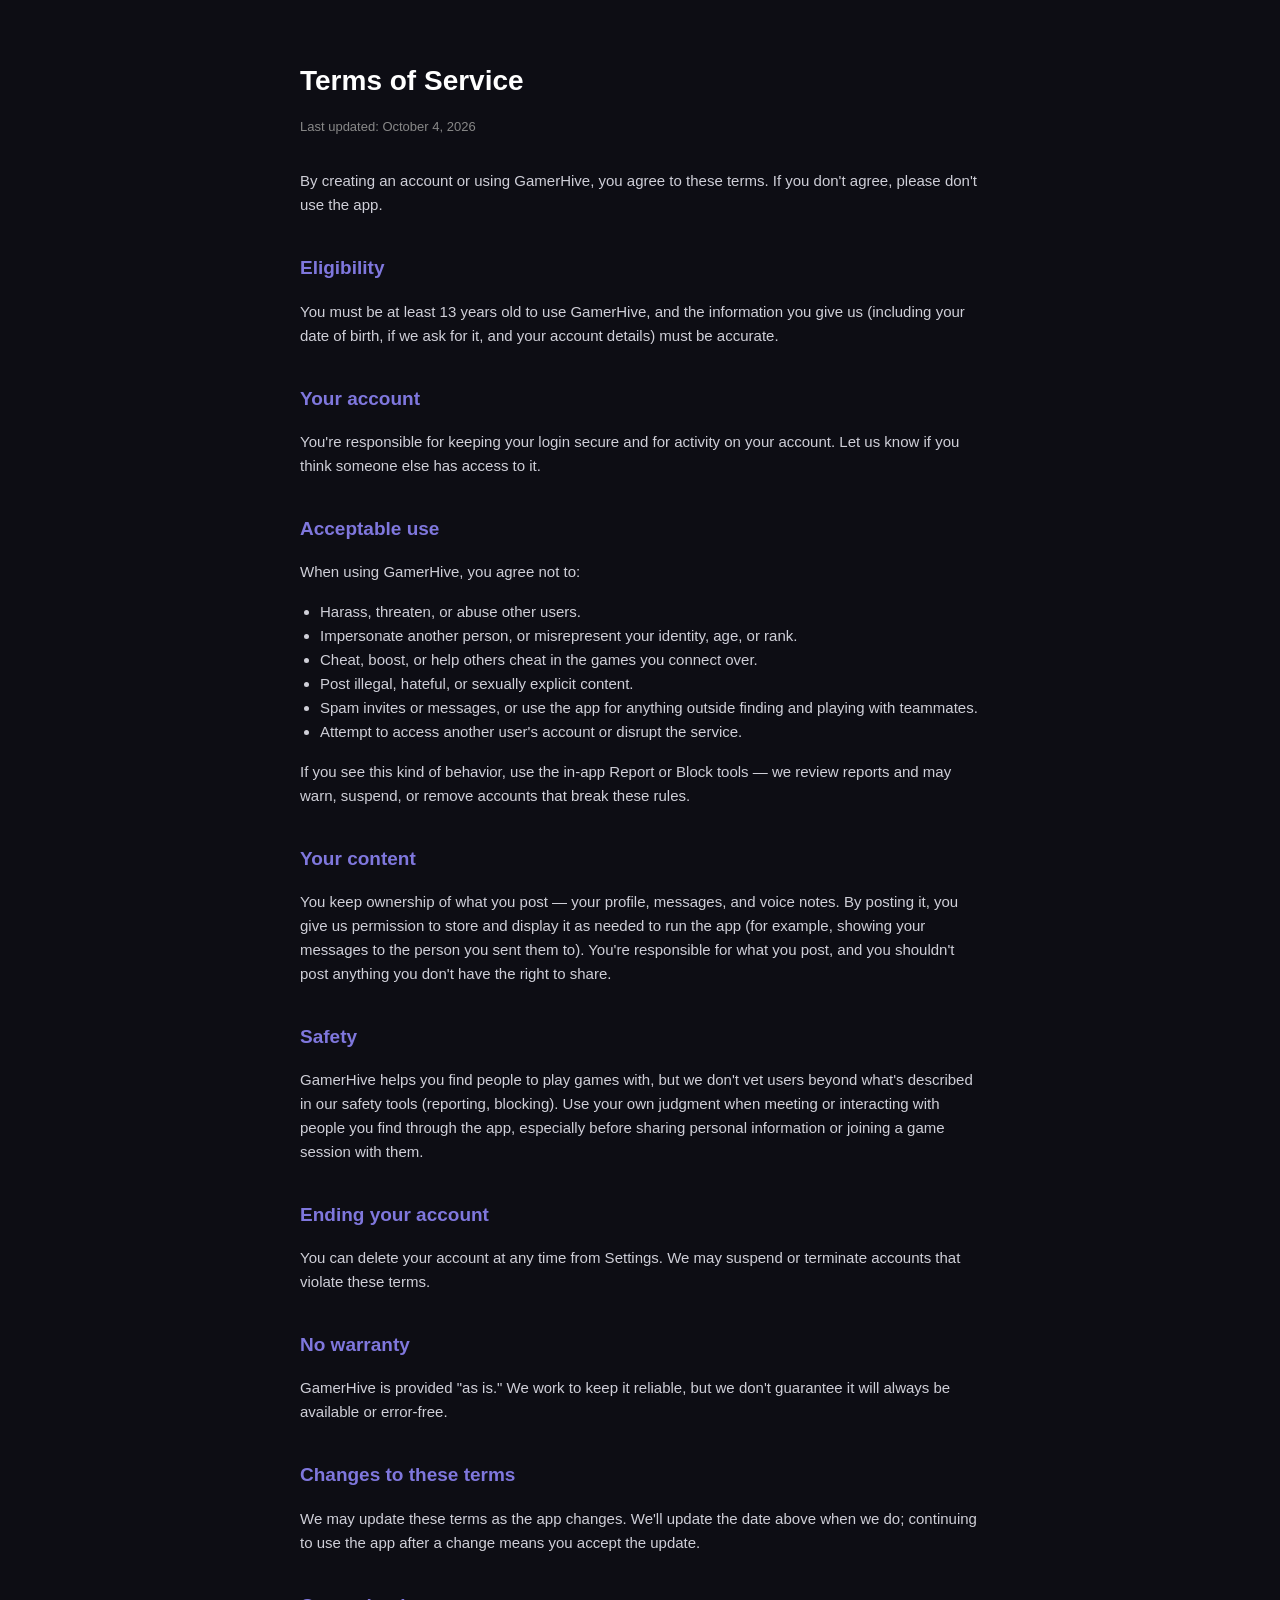
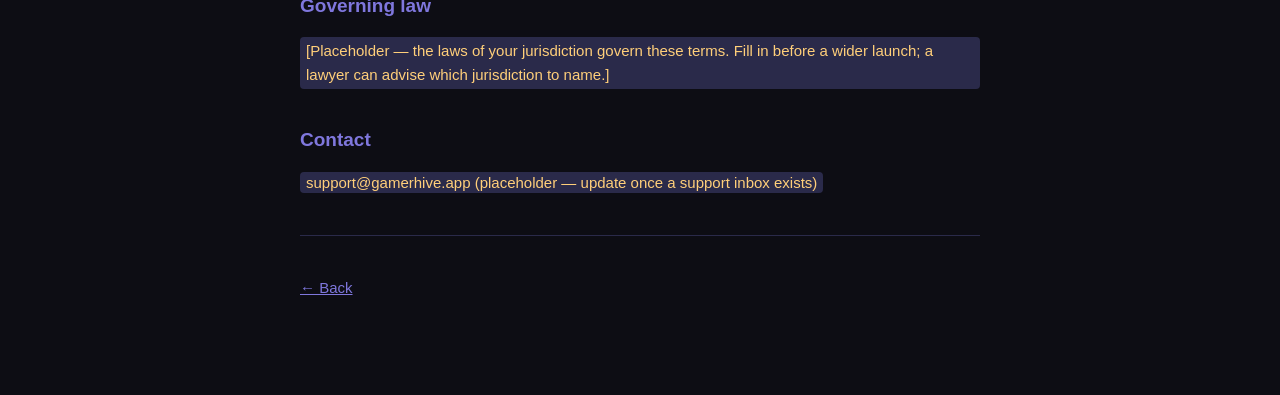
==== terms.html @ d6848a19 "Add Terms of Service and Privacy Policy pages" ====
<!doctype html>
<html lang="en">
<head>
<meta charset="utf-8">
<meta name="viewport" content="width=device-width, initial-scale=1">
<title>GamerHive — Terms of Service</title>
<link rel="stylesheet" href="./style.css">
</head>
<body>
  <h1>Terms of Service</h1>
  <p class="meta">Last updated: October 4, 2026</p>

  <p>By creating an account or using GamerHive, you agree to these terms. If you don't agree, please don't use the app.</p>

  <h2>Eligibility</h2>
  <p>You must be at least 13 years old to use GamerHive, and the information you give us (including your date of birth, if we ask for it, and your account details) must be accurate.</p>

  <h2>Your account</h2>
  <p>You're responsible for keeping your login secure and for activity on your account. Let us know if you think someone else has access to it.</p>

  <h2>Acceptable use</h2>
  <p>When using GamerHive, you agree not to:</p>
  <ul>
    <li>Harass, threaten, or abuse other users.</li>
    <li>Impersonate another person, or misrepresent your identity, age, or rank.</li>
    <li>Cheat, boost, or help others cheat in the games you connect over.</li>
    <li>Post illegal, hateful, or sexually explicit content.</li>
    <li>Spam invites or messages, or use the app for anything outside finding and playing with teammates.</li>
    <li>Attempt to access another user's account or disrupt the service.</li>
  </ul>
  <p>If you see this kind of behavior, use the in-app Report or Block tools — we review reports and may warn, suspend, or remove accounts that break these rules.</p>

  <h2>Your content</h2>
  <p>You keep ownership of what you post — your profile, messages, and voice notes. By posting it, you give us permission to store and display it as needed to run the app (for example, showing your messages to the person you sent them to). You're responsible for what you post, and you shouldn't post anything you don't have the right to share.</p>

  <h2>Safety</h2>
  <p>GamerHive helps you find people to play games with, but we don't vet users beyond what's described in our safety tools (reporting, blocking). Use your own judgment when meeting or interacting with people you find through the app, especially before sharing personal information or joining a game session with them.</p>

  <h2>Ending your account</h2>
  <p>You can delete your account at any time from Settings. We may suspend or terminate accounts that violate these terms.</p>

  <h2>No warranty</h2>
  <p>GamerHive is provided "as is." We work to keep it reliable, but we don't guarantee it will always be available or error-free.</p>

  <h2>Changes to these terms</h2>
  <p>We may update these terms as the app changes. We'll update the date above when we do; continuing to use the app after a change means you accept the update.</p>

  <h2>Governing law</h2>
  <p class="placeholder">[Placeholder — the laws of your jurisdiction govern these terms. Fill in before a wider launch; a lawyer can advise which jurisdiction to name.]</p>

  <h2>Contact</h2>
  <p><span class="placeholder">support@gamerhive.app (placeholder — update once a support inbox exists)</span></p>

  <hr>
  <p><a href="./index.html">← Back</a></p>
</body>
</html>
---- style.css ----
body {
  background: #0d0d14;
  color: #e5e5e5;
  font-family: -apple-system, "Segoe UI", Roboto, sans-serif;
  max-width: 680px;
  margin: 0 auto;
  padding: 40px 20px 80px;
  line-height: 1.6;
}
h1 { color: #ffffff; font-size: 28px; margin-bottom: 4px; }
h2 { color: #7F77DD; font-size: 19px; margin-top: 36px; }
p, li { color: #cfcfd8; font-size: 15px; }
.meta { color: #888; font-size: 13px; margin-bottom: 32px; }
a { color: #7F77DD; }
.placeholder { background: #2a2a4a; padding: 2px 6px; border-radius: 4px; color: #ffcf7a; }
ul { padding-left: 20px; }
hr { border: none; border-top: 1px solid #2a2a4a; margin: 40px 0; }
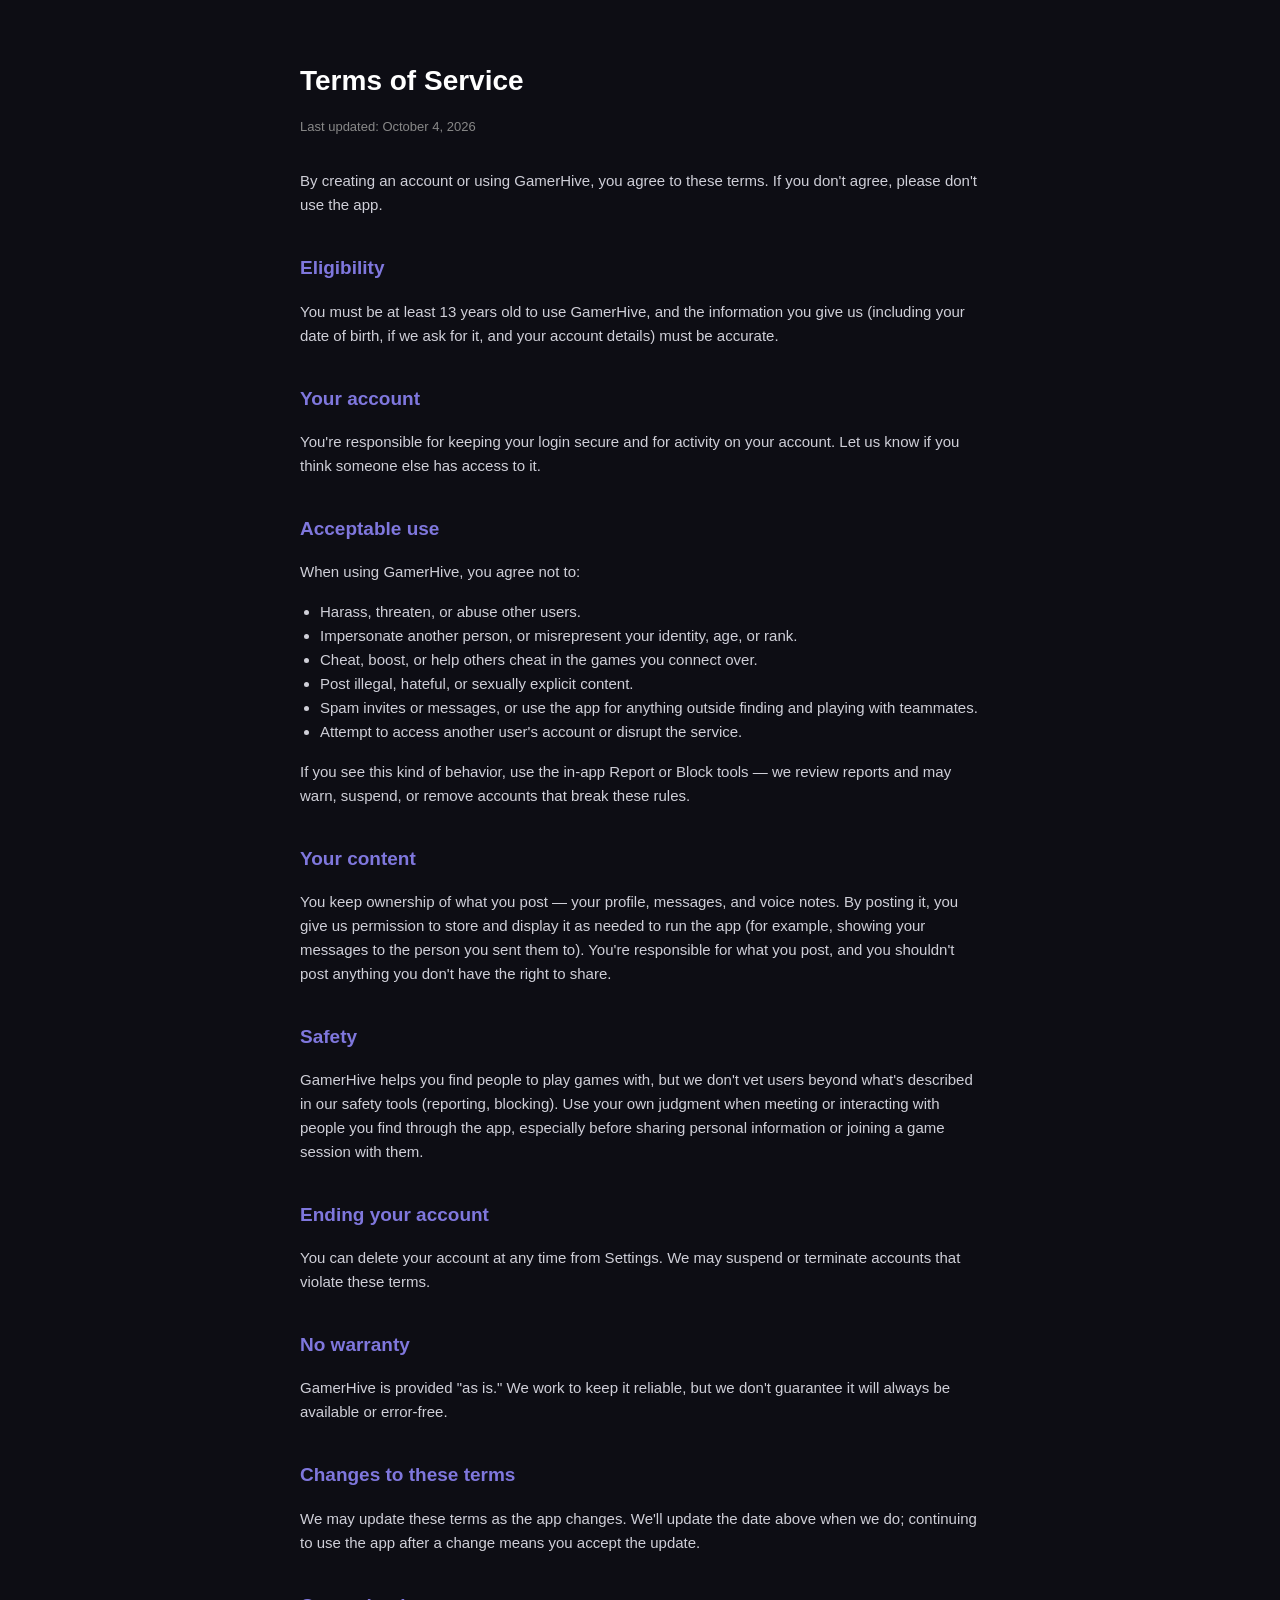
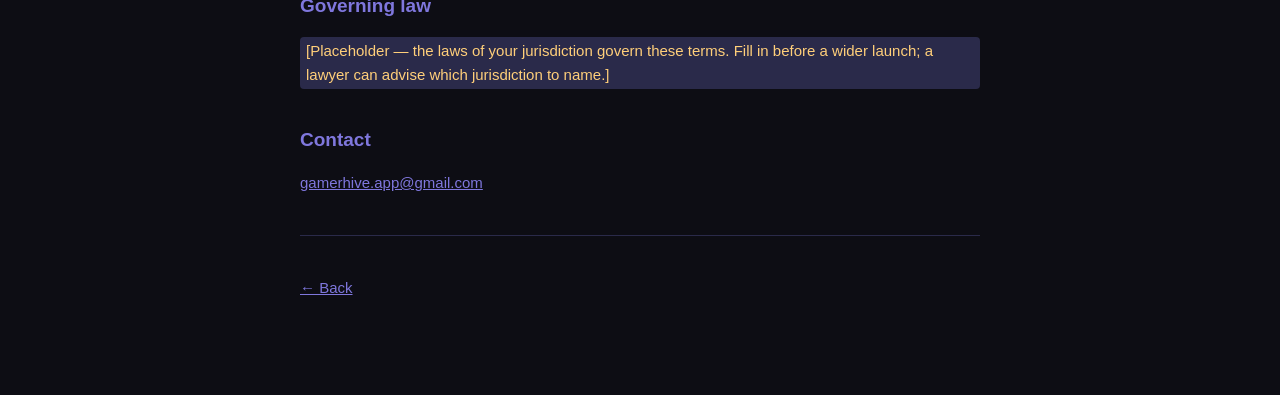
==== commit 855c9ada: "Add real support contact email" ====
--- a/terms.html
+++ b/terms.html
@@ -49,7 +49,7 @@
   <p class="placeholder">[Placeholder — the laws of your jurisdiction govern these terms. Fill in before a wider launch; a lawyer can advise which jurisdiction to name.]</p>
 
   <h2>Contact</h2>
-  <p><span class="placeholder">support@gamerhive.app (placeholder — update once a support inbox exists)</span></p>
+  <p><a href="mailto:gamerhive.app@gmail.com">gamerhive.app@gmail.com</a></p>
 
   <hr>
   <p><a href="./index.html">← Back</a></p>
